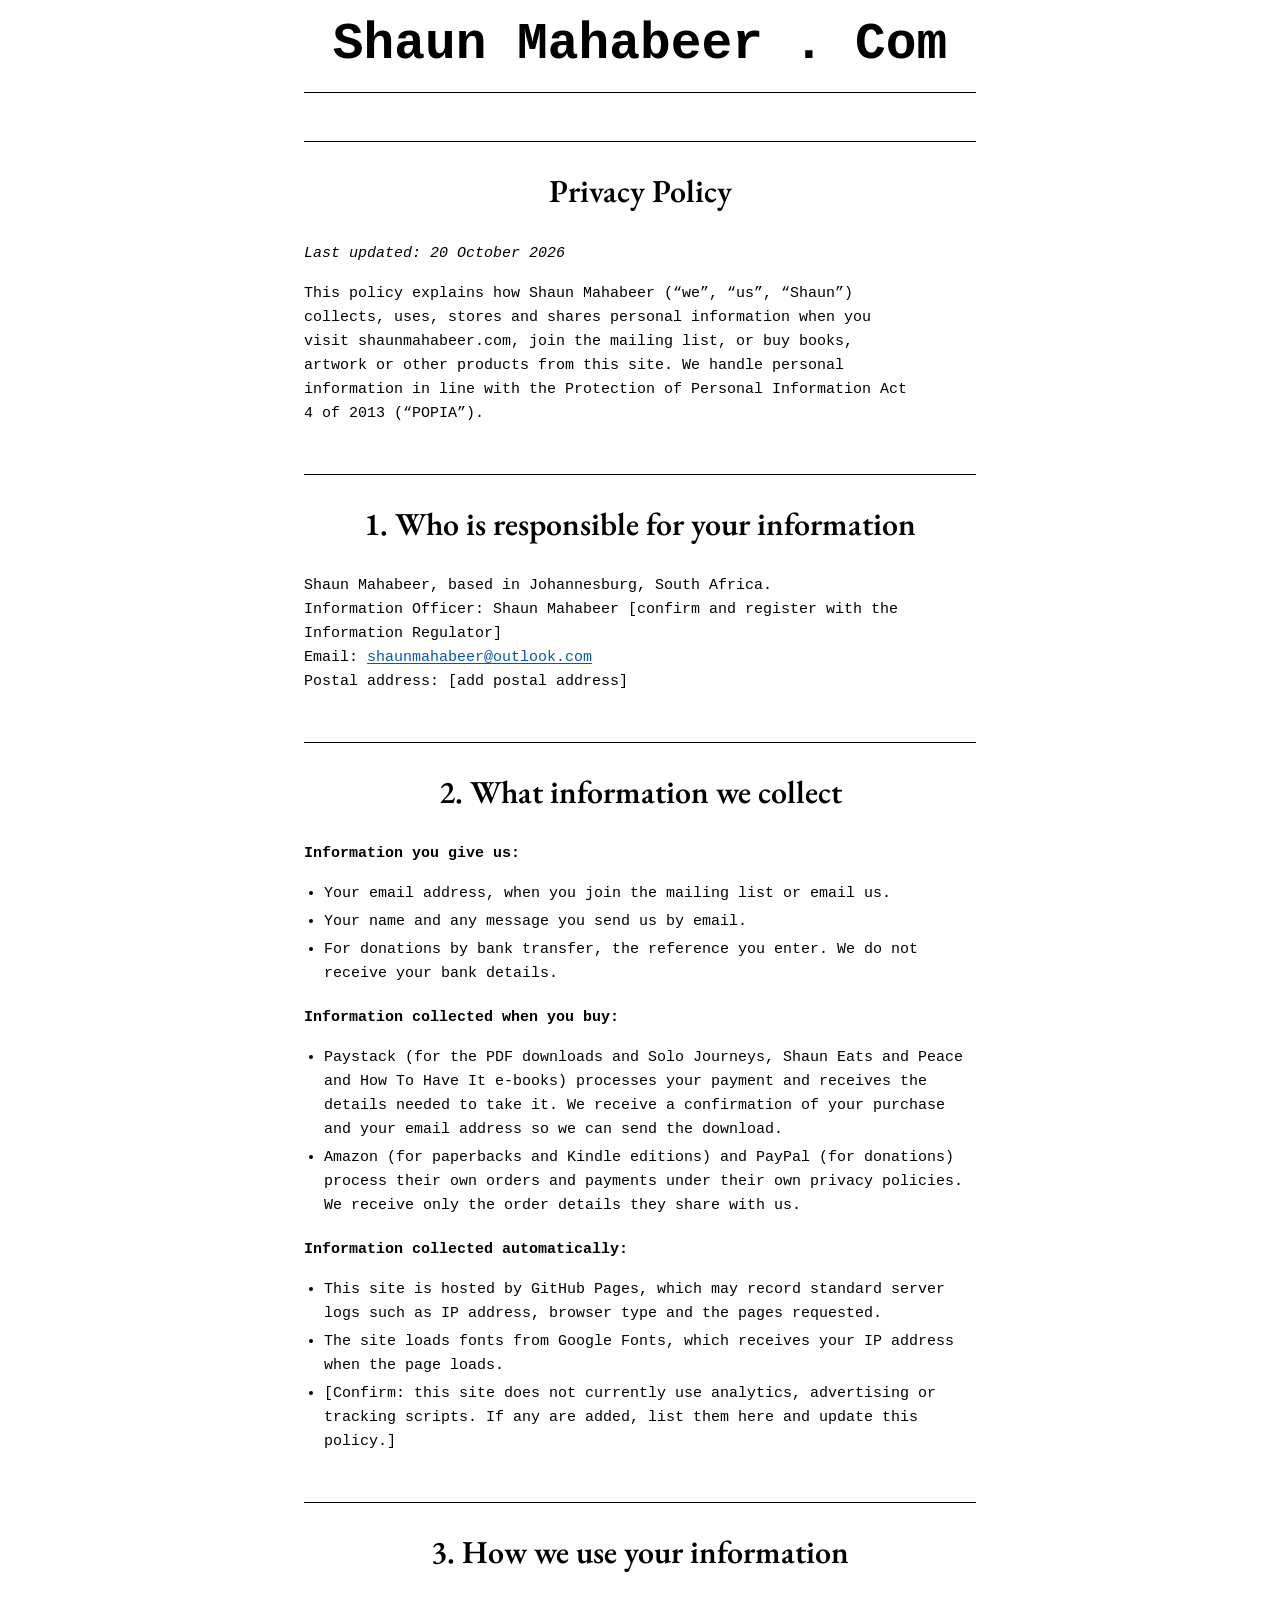
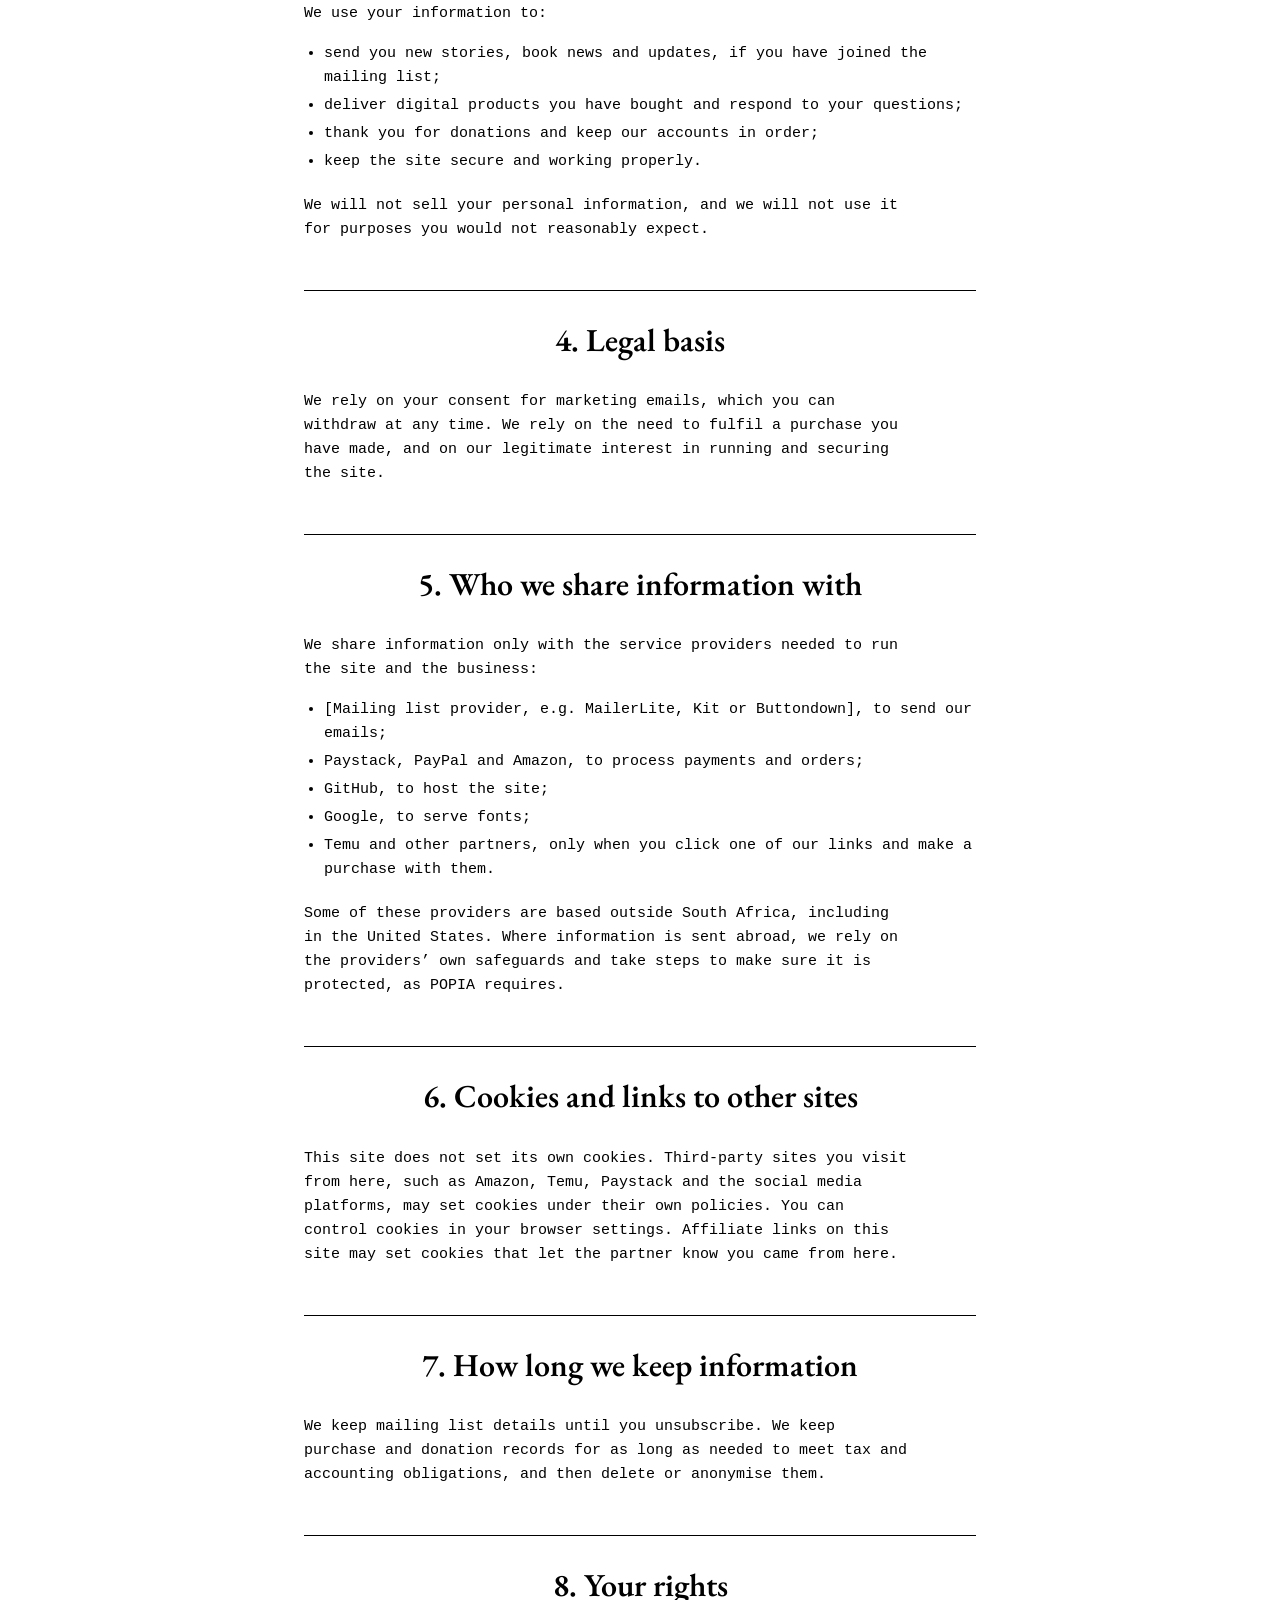
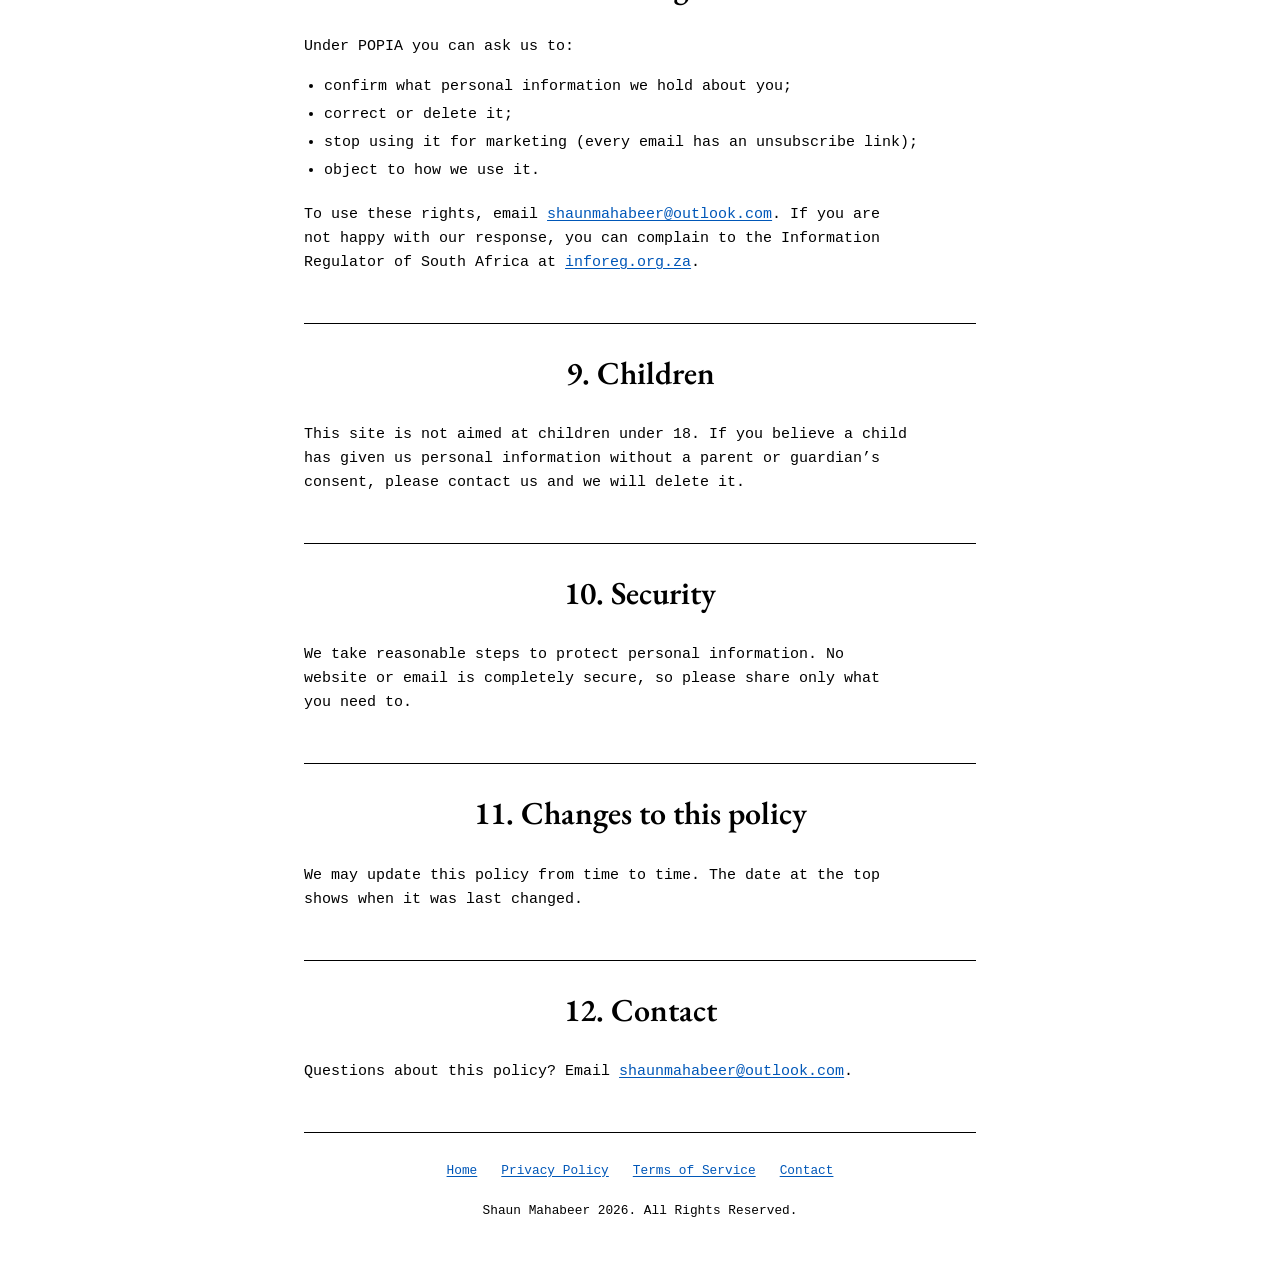
==== privacy.html @ ce45c7e0 "added footer and sitemap pages" ====
<!DOCTYPE html>
<html lang="en-ZA">
<head>
    <meta charset="UTF-8">
    <meta name="viewport" content="width=device-width, initial-scale=1">
    <title>Privacy Policy | Shaun Mahabeer</title>
    <meta name="description" content="How Shaun Mahabeer collects, uses and protects personal information on shaunmahabeer.com, in line with South Africa's POPI Act.">
    <meta name="robots" content="index, follow">
    <meta name="theme-color" content="#ffffff">
    <link rel="canonical" href="https://shaunmahabeer.com/privacy.html">

    <link rel="preconnect" href="https://fonts.googleapis.com">
    <link rel="preconnect" href="https://fonts.gstatic.com" crossorigin>
    <link rel="stylesheet" href="https://fonts.googleapis.com/css2?family=EB+Garamond:ital,wght@0,400;0,600;0,700;1,400;1,700&display=swap">

    <link rel="stylesheet" href="style.css">
</head>
<body>

    <a class="skip-link" href="#main">Skip to content</a>

    <div class="page">

        <header class="masthead">
            <p class="site-title"><a href="index.html" style="color: var(--ink); text-decoration: none;">Shaun Mahabeer . Com</a></p>
        </header>

        <main id="main">

            <h1 class="headline-centered">Privacy Policy</h1>
            <p class="body-text"><em>Last updated: 20 October 2026</em></p>

            <p class="body-text">This policy explains how Shaun Mahabeer (“we”, “us”, “Shaun”) collects, uses, stores and shares personal information when you visit shaunmahabeer.com, join the mailing list, or buy books, artwork or other products from this site. We handle personal information in line with the Protection of Personal Information Act 4 of 2013 (“POPIA”).</p>

            <h2 class="headline-centered">1. Who is responsible for your information</h2>
            <p class="body-text">Shaun Mahabeer, based in Johannesburg, South Africa.<br>
            Information Officer: Shaun Mahabeer [confirm and register with the Information Regulator]<br>
            Email: <a href="mailto:shaunmahabeer@outlook.com">shaunmahabeer@outlook.com</a><br>
            Postal address: [add postal address]</p>

            <h2 class="headline-centered">2. What information we collect</h2>
            <p class="body-text"><strong>Information you give us:</strong></p>
            <ul class="inside-list">
                <li>Your email address, when you join the mailing list or email us.</li>
                <li>Your name and any message you send us by email.</li>
                <li>For donations by bank transfer, the reference you enter. We do not receive your bank details.</li>
            </ul>
            <p class="body-text"><strong>Information collected when you buy:</strong></p>
            <ul class="inside-list">
                <li>Paystack (for the PDF downloads and Solo Journeys, Shaun Eats and Peace and How To Have It e-books) processes your payment and receives the details needed to take it. We receive a confirmation of your purchase and your email address so we can send the download.</li>
                <li>Amazon (for paperbacks and Kindle editions) and PayPal (for donations) process their own orders and payments under their own privacy policies. We receive only the order details they share with us.</li>
            </ul>
            <p class="body-text"><strong>Information collected automatically:</strong></p>
            <ul class="inside-list">
                <li>This site is hosted by GitHub Pages, which may record standard server logs such as IP address, browser type and the pages requested.</li>
                <li>The site loads fonts from Google Fonts, which receives your IP address when the page loads.</li>
                <li>[Confirm: this site does not currently use analytics, advertising or tracking scripts. If any are added, list them here and update this policy.]</li>
            </ul>

            <h2 class="headline-centered">3. How we use your information</h2>
            <p class="body-text">We use your information to:</p>
            <ul class="inside-list">
                <li>send you new stories, book news and updates, if you have joined the mailing list;</li>
                <li>deliver digital products you have bought and respond to your questions;</li>
                <li>thank you for donations and keep our accounts in order;</li>
                <li>keep the site secure and working properly.</li>
            </ul>
            <p class="body-text">We will not sell your personal information, and we will not use it for purposes you would not reasonably expect.</p>

            <h2 class="headline-centered">4. Legal basis</h2>
            <p class="body-text">We rely on your consent for marketing emails, which you can withdraw at any time. We rely on the need to fulfil a purchase you have made, and on our legitimate interest in running and securing the site.</p>

            <h2 class="headline-centered">5. Who we share information with</h2>
            <p class="body-text">We share information only with the service providers needed to run the site and the business:</p>
            <ul class="inside-list">
                <li>[Mailing list provider, e.g. MailerLite, Kit or Buttondown], to send our emails;</li>
                <li>Paystack, PayPal and Amazon, to process payments and orders;</li>
                <li>GitHub, to host the site;</li>
                <li>Google, to serve fonts;</li>
                <li>Temu and other partners, only when you click one of our links and make a purchase with them.</li>
            </ul>
            <p class="body-text">Some of these providers are based outside South Africa, including in the United States. Where information is sent abroad, we rely on the providers’ own safeguards and take steps to make sure it is protected, as POPIA requires.</p>

            <h2 class="headline-centered">6. Cookies and links to other sites</h2>
            <p class="body-text">This site does not set its own cookies. Third-party sites you visit from here, such as Amazon, Temu, Paystack and the social media platforms, may set cookies under their own policies. You can control cookies in your browser settings. Affiliate links on this site may set cookies that let the partner know you came from here.</p>

            <h2 class="headline-centered">7. How long we keep information</h2>
            <p class="body-text">We keep mailing list details until you unsubscribe. We keep purchase and donation records for as long as needed to meet tax and accounting obligations, and then delete or anonymise them.</p>

            <h2 class="headline-centered">8. Your rights</h2>
            <p class="body-text">Under POPIA you can ask us to:</p>
            <ul class="inside-list">
                <li>confirm what personal information we hold about you;</li>
                <li>correct or delete it;</li>
                <li>stop using it for marketing (every email has an unsubscribe link);</li>
                <li>object to how we use it.</li>
            </ul>
            <p class="body-text">To use these rights, email <a href="mailto:shaunmahabeer@outlook.com">shaunmahabeer@outlook.com</a>. If you are not happy with our response, you can complain to the Information Regulator of South Africa at <a href="https://inforeg.org.za">inforeg.org.za</a>.</p>

            <h2 class="headline-centered">9. Children</h2>
            <p class="body-text">This site is not aimed at children under 18. If you believe a child has given us personal information without a parent or guardian’s consent, please contact us and we will delete it.</p>

            <h2 class="headline-centered">10. Security</h2>
            <p class="body-text">We take reasonable steps to protect personal information. No website or email is completely secure, so please share only what you need to.</p>

            <h2 class="headline-centered">11. Changes to this policy</h2>
            <p class="body-text">We may update this policy from time to time. The date at the top shows when it was last changed.</p>

            <h2 class="headline-centered">12. Contact</h2>
            <p class="body-text">Questions about this policy? Email <a href="mailto:shaunmahabeer@outlook.com">shaunmahabeer@outlook.com</a>.</p>

        </main>

        <footer class="colophon">
            <div class="footer-links">
                <a href="index.html">Home</a>
                <a href="privacy.html">Privacy Policy</a>
                <a href="terms.html">Terms of Service</a>
                <a href="mailto:shaunmahabeer@outlook.com">Contact</a>
            </div>
            <p class="copyright">Shaun Mahabeer 2026. All Rights Reserved.</p>
        </footer>

    </div>

</body>
</html>
---- style.css ----
/* ==========================================================
   Shaun Mahabeer: Newspaper V4 Style (SEO + mobile speed pass)
   ========================================================== */

:root {
    --paper: #ffffff;
    --ink: #000000;
    --ink-soft: #555555;
    --rule-light: #d4d4d4;
    --link: #0057b8;
    --link-hover: #003d85;
    --wash: #f3f8ff;

    --font-head: "EB Garamond", Garamond, "Times New Roman", serif;
    --font-body: Consolas, "SF Mono", Menlo, Monaco, "Liberation Mono", "Courier New", monospace;
}

*, *::before, *::after { box-sizing: border-box; }

html {
    -webkit-text-size-adjust: 100%;
    text-size-adjust: 100%;
    scroll-behavior: smooth;
    scroll-padding-top: 1rem;
}

@media (prefers-reduced-motion: reduce) {
    html { scroll-behavior: auto; }
}

body {
    margin: 0;
    background: var(--paper);
    color: var(--ink);
    font-family: var(--font-body);
    font-size: 15px;
    line-height: 1.6;
}

img { display: block; max-width: 100%; height: auto; }

p { margin: 0 0 1rem; }

a {
    color: var(--link);
    text-decoration: underline;
    text-underline-offset: 0.15em;
}
a:hover { color: var(--link-hover); }

:focus-visible {
    outline: 3px solid var(--link);
    outline-offset: 2px;
}

h1, h2, h3, h4 {
    font-family: var(--font-head);
    color: var(--ink);
    font-weight: 600;
    margin: 0;
    text-align: center;
    text-wrap: balance;
}

.page {
    max-width: 44rem;
    margin: 0 auto;
    padding: 1rem 1rem 3rem;
}

.skip-link {
    position: absolute;
    left: -999px;
    top: 0;
    background: var(--paper);
    padding: 0.75rem 1rem;
    z-index: 10;
}
.skip-link:focus { left: 0; }

.visually-hidden {
    position: absolute;
    width: 1px;
    height: 1px;
    margin: -1px;
    padding: 0;
    overflow: hidden;
    clip: rect(0, 0, 0, 0);
    white-space: nowrap;
    border: 0;
}

/* --- Masthead --- */
.masthead {
    text-align: center;
    border-bottom: 1px solid var(--ink);
    padding-bottom: 0.75rem;
    margin-bottom: 2rem;
}

.site-title {
    font-size: clamp(2rem, 8vw, 3.2rem);
    font-weight: 700;
    line-height: 1.1;
    margin-bottom: 0.5rem;
}

.masthead-contact-wrap { margin-top: 0.5rem; }

.masthead-contact {
    font-size: 0.85rem;
    margin-bottom: 0;
}

.section-nav {
    display: flex;
    flex-wrap: wrap;
    justify-content: center;
    gap: 0 1rem;
    border-top: 1px solid var(--ink);
    border-bottom: 1px solid var(--ink);
    padding: 0;
    font-size: 0.85rem;
    margin-top: 0.75rem;
}
.section-nav a {
    display: inline-flex;
    align-items: center;
    min-height: 44px;
    text-decoration: none;
    color: var(--link);
}
.section-nav a:hover { text-decoration: underline; }

/* --- Lead Story --- */
.headline-lead {
    font-size: clamp(1.6rem, 5vw, 2.4rem);
    line-height: 1.15;
    margin-bottom: 0.75rem;
}

.lead-audience {
    text-align: center;
    font-family: var(--font-head);
    font-style: italic;
    font-size: 1.2rem;
    color: var(--ink-soft);
    margin-bottom: 1.5rem;
}

.lead-body {
    display: flex;
    flex-direction: column;
    gap: 1.5rem;
}

.cover img {
    aspect-ratio: 2 / 3;
    width: 100%;
    max-width: 18rem;
    margin: 0 auto;
    border: 1px solid var(--ink);
}

.book-title {
    font-size: 1.25rem;
    line-height: 1.3;
    margin-bottom: 1rem;
    text-align: left;
}

.body-text {
    text-align: left;
    max-width: 38rem;
}

/* --- Order box --- */
.order-box {
    border-top: 1px solid var(--ink);
    border-bottom: 1px solid var(--ink);
    padding: 0.5rem 0;
    margin: 1rem 0;
}

.formats { list-style: none; padding: 0; margin: 0; }
.formats li {
    display: flex;
    flex-wrap: wrap;
    justify-content: space-between;
    align-items: center;
    gap: 0.5rem 1rem;
    padding: 0.75rem 0.5rem;
    border-bottom: 1px solid var(--rule-light);
}
.formats li:last-child { border-bottom: none; }
.formats li > div { flex: 1 1 12rem; }

.format-featured {
    background: var(--wash);
    border-left: 3px solid var(--link);
}

.format-name { font-weight: 700; display: block; }
.format-price { font-size: 0.8rem; color: var(--ink-soft); display: block; }

.tag {
    display: inline-block;
    margin-left: 0.4rem;
    padding: 0 0.4rem;
    font-family: var(--font-head);
    font-size: 0.85rem;
    font-weight: 700;
    font-style: italic;
    color: var(--link);
    border: 1px solid var(--link);
    vertical-align: 0.05em;
}

.btn {
    display: inline-flex;
    align-items: center;
    justify-content: center;
    min-height: 44px;
    min-width: 10rem;
    padding: 0.6rem 1rem;
    background: var(--paper);
    color: var(--link);
    border: 1px solid var(--link);
    font-family: var(--font-body);
    font-weight: 700;
    font-size: 0.95rem;
    text-align: center;
    text-decoration: none;
    cursor: pointer;
}
.btn:hover { background: var(--link); color: #fff; }

.btn-primary {
    background: var(--link);
    color: #fff;
}
.btn-primary:hover {
    background: var(--link-hover);
    border-color: var(--link-hover);
    color: #fff;
}

@media (max-width: 30rem) {
    .formats li .btn { width: 100%; }
}

/* --- Pull quote & "what's inside" --- */
.pull-quote {
    margin: 1.5rem 0;
    padding: 1rem 0;
    border-top: 1px solid var(--rule-light);
    border-bottom: 1px solid var(--rule-light);
    text-align: center;
}
.pull-quote p {
    font-family: var(--font-head);
    font-style: italic;
    font-size: 1.3rem;
    line-height: 1.4;
    margin-bottom: 0.5rem;
}
.pull-quote footer {
    font-size: 0.8rem;
    color: var(--ink-soft);
}

.inside-heading {
    font-size: 1.2rem;
    text-align: left;
    margin-bottom: 0.5rem;
}
.inside-list {
    margin: 0 0 1.25rem;
    padding-left: 1.25rem;
}
.inside-list li { margin-bottom: 0.25rem; }

/* --- Section headings --- */
.section-heading-centered, .headline-centered {
    font-size: clamp(1.5rem, 4vw, 2rem);
    margin: 3rem 0 1.5rem;
    border-top: 1px solid var(--ink);
    padding-top: 1.5rem;
}
.headline-sub { margin-top: 2.5rem; }

/* --- Newsletter (directly under the lead story) --- */
.signup-section {
    text-align: center;
    margin-top: 3rem;
}
.signup-section .headline-centered { margin-top: 0; }
.signup-desc {
    font-size: 0.9rem;
    margin-bottom: 1rem;
}
.signup-form {
    display: flex;
    flex-direction: column;
    gap: 0.5rem;
    max-width: 22rem;
    margin: 0 auto;
}
.signup-form input {
    min-height: 44px;
    padding: 0.6rem;
    border: 1px solid var(--ink);
    border-radius: 0;
    font-family: var(--font-body);
    font-size: 1rem; /* 16px stops iOS from zooming on focus */
}
.signup-note {
    margin: 0.75rem 0 0;
    font-size: 0.8rem;
    color: var(--ink-soft);
}

/* --- Readers' letters --- */
.letters {
    display: grid;
    grid-template-columns: 1fr;
    gap: 1.5rem;
}
.letter {
    margin: 0;
    text-align: center;
}
.letter p {
    font-family: var(--font-head);
    font-size: 1.2rem;
    line-height: 1.45;
    margin-bottom: 0.5rem;
}
.letter footer {
    font-size: 0.8rem;
    color: var(--ink-soft);
}

@media (min-width: 48rem) {
    .letters { grid-template-columns: 1fr 1fr; gap: 0; }
    .letter { padding: 0 1.25rem; }
    .letter + .letter { border-left: 1px solid var(--ink); }
}

/* --- FAQ --- */
.faq {
    max-width: 38rem;
    margin: 0 auto;
}
.faq details {
    border-bottom: 1px solid var(--rule-light);
    padding: 0.25rem 0;
}
.faq summary {
    cursor: pointer;
    min-height: 44px;
    display: flex;
    align-items: center;
    font-family: var(--font-head);
    font-weight: 600;
    font-size: 1.15rem;
}
.faq details p {
    margin: 0 0 0.75rem;
    font-size: 0.9rem;
}

/* --- About --- */
.about-section .body-text {
    margin-left: auto;
    margin-right: auto;
}
.about-photo {
    width: 12rem;
    margin: 0 auto 1rem;
    border: 1px solid var(--ink);
}

/* --- Books grid --- */
.stories-grid-3 {
    display: grid;
    grid-template-columns: 1fr;
    gap: 2rem;
}

@media (min-width: 48rem) {
    .stories-grid-3 { grid-template-columns: repeat(3, 1fr); }
}

.story-card { text-align: center; }
.story-img {
    aspect-ratio: 2 / 3;
    width: 100%;
    max-width: 13rem;
    margin: 0 auto 0.75rem;
    border: 1px solid var(--ink);
}
.story-card .book-title {
    text-align: center;
    font-size: 1.1rem;
    margin-bottom: 0.25rem;
}
.book-price {
    font-size: 0.85rem;
    color: var(--ink-soft);
    margin-bottom: 0.25rem;
}
.story-btn-stack {
    display: flex;
    flex-direction: column;
    gap: 0.25rem;
    align-items: center;
    margin-bottom: 0.5rem;
}

/* Text links: generous tap area */
.btn-link {
    display: inline-block;
    padding: 0.6rem 0.4rem;
    font-size: 0.9rem;
    color: var(--link);
}

.center-links {
    text-align: center;
    margin: 1rem 0;
}
.center-links p { margin-bottom: 0; }

/* --- Art Section --- */
.art-display img {
    aspect-ratio: 3 / 2;
    width: 100%;
    max-width: 24rem;
    margin: 0 auto 1rem;
    border: 1px solid var(--ink);
}
.art-sub { text-align: center; font-size: 0.9rem; color: var(--ink-soft); }

/* --- Socials --- */
.social-list-centered { text-align: center; }
.sub-label {
    font-family: var(--font-head);
    font-weight: 700;
    font-size: 1.1rem;
    line-height: 1.35;
    margin: 1.25rem 0 0.25rem;
}
.social-list-centered p:not(.sub-label) { margin-bottom: 0; }
.social-row {
    display: flex;
    flex-wrap: wrap;
    justify-content: center;
    gap: 0 0.75rem;
}

/* --- Podcast --- */
.podcast-banner img {
    aspect-ratio: 1 / 1;
    width: 100%;
    max-width: 14rem;
    margin: 0 auto 1rem;
    border: 1px solid var(--ink);
}
.podcast-desc {
    font-size: 0.9rem;
    text-align: left;
    max-width: 38rem;
    margin: 0 auto 1rem;
}

/* --- Support --- */
.support-subtitle {
    text-align: center;
    font-family: var(--font-head);
    font-style: italic;
    font-size: 1.1rem;
    margin-bottom: 1.5rem;
}

.eft-box {
    border: 1px solid var(--ink);
    padding: 1.25rem;
    max-width: 28rem;
    margin: 0 auto;
    font-size: 0.85rem;
    text-align: left;
}
.eft-box p:last-child { margin-bottom: 0; }
.eft-title {
    font-weight: 700;
    text-align: center;
    margin-bottom: 0.75rem;
    font-size: 0.8rem;
}
.or-divider {
    text-align: center;
    margin: 1rem 0 0;
    color: var(--ink-soft);
}

/* --- Offers --- */
.offers-section {
    border-top: 1px solid var(--ink);
    margin-top: 3rem;
    padding-top: 1rem;
}
.offers-section .headline-centered {
    border-top: none;
    margin-top: 1rem;
    padding-top: 0;
    margin-bottom: 0.5rem;
}
.disclosure {
    text-align: center;
    font-size: 0.8rem;
    font-style: italic;
    color: var(--ink-soft);
    max-width: 32rem;
    margin: 0 auto 1.5rem;
}
.offer-block {
    text-align: center;
    max-width: 32rem;
    margin: 0 auto;
}
.offer-block-spaced { margin-top: 1.5rem; }
.offer-title {
    font-family: var(--font-head);
    font-weight: 700;
    font-size: 1.2rem;
    margin-bottom: 0.25rem;
}
.offer-desc {
    font-size: 0.85rem;
    color: var(--ink-soft);
    margin-bottom: 0.5rem;
}
.offer-code {
    font-weight: 700;
    letter-spacing: 0.1em;
    font-size: 1.1rem;
    margin: 0.25rem 0;
}
.location-stamp {
    text-align: center;
    font-size: 0.9rem;
    margin-top: 2rem;
    padding-top: 1rem;
    border-top: 1px solid var(--rule-light);
}

/* --- Colophon --- */
.colophon {
    margin-top: 3rem;
    padding-top: 1rem;
    border-top: 1px solid var(--ink);
    text-align: center;
    font-size: 0.8rem;
}
.footer-links {
    display: flex;
    flex-wrap: wrap;
    justify-content: center;
    gap: 0 1.5rem;
}
.footer-links a {
    display: inline-flex;
    align-items: center;
    min-height: 44px;
}
.copyright { margin: 0.5rem 0 0; }

/* --- Helper classes --- */
.centered-text { text-align: center; }

.lead-story .body-text {
    text-align: center;
    margin-left: auto;
    margin-right: auto;
}
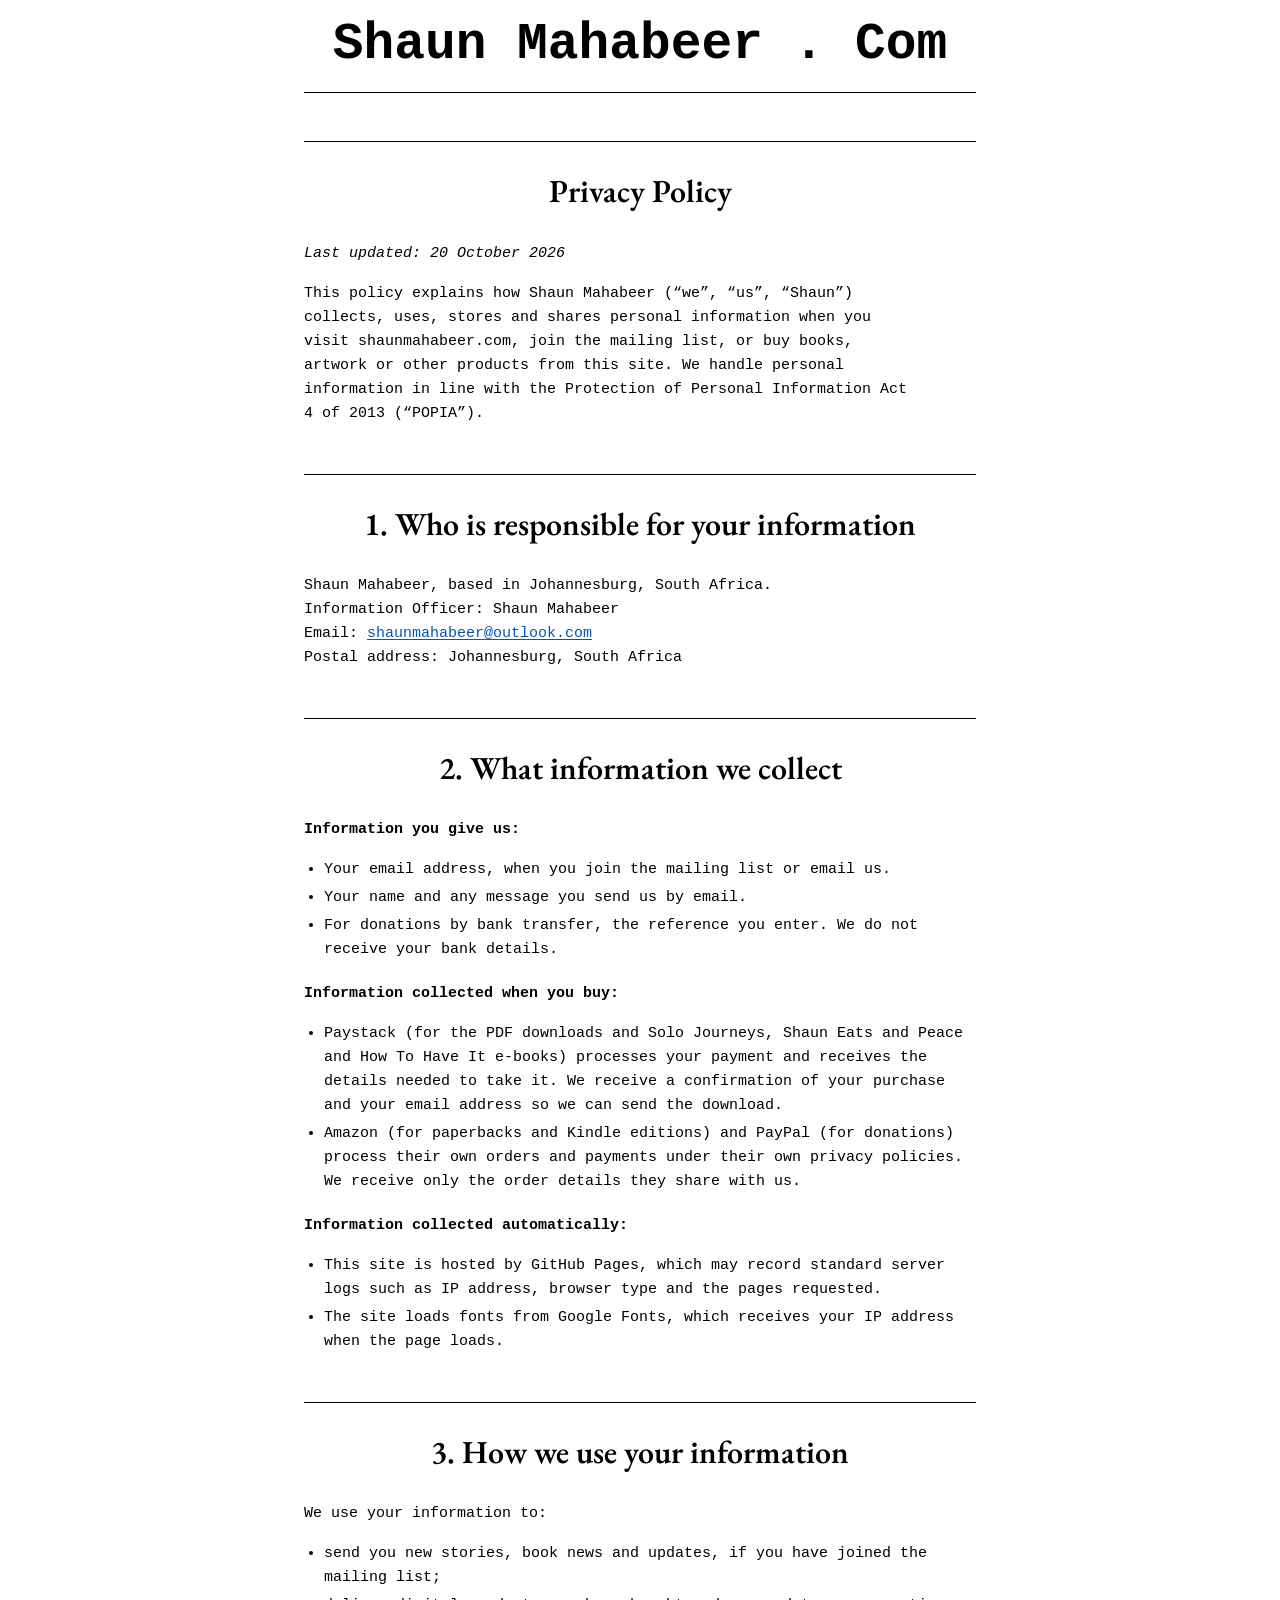
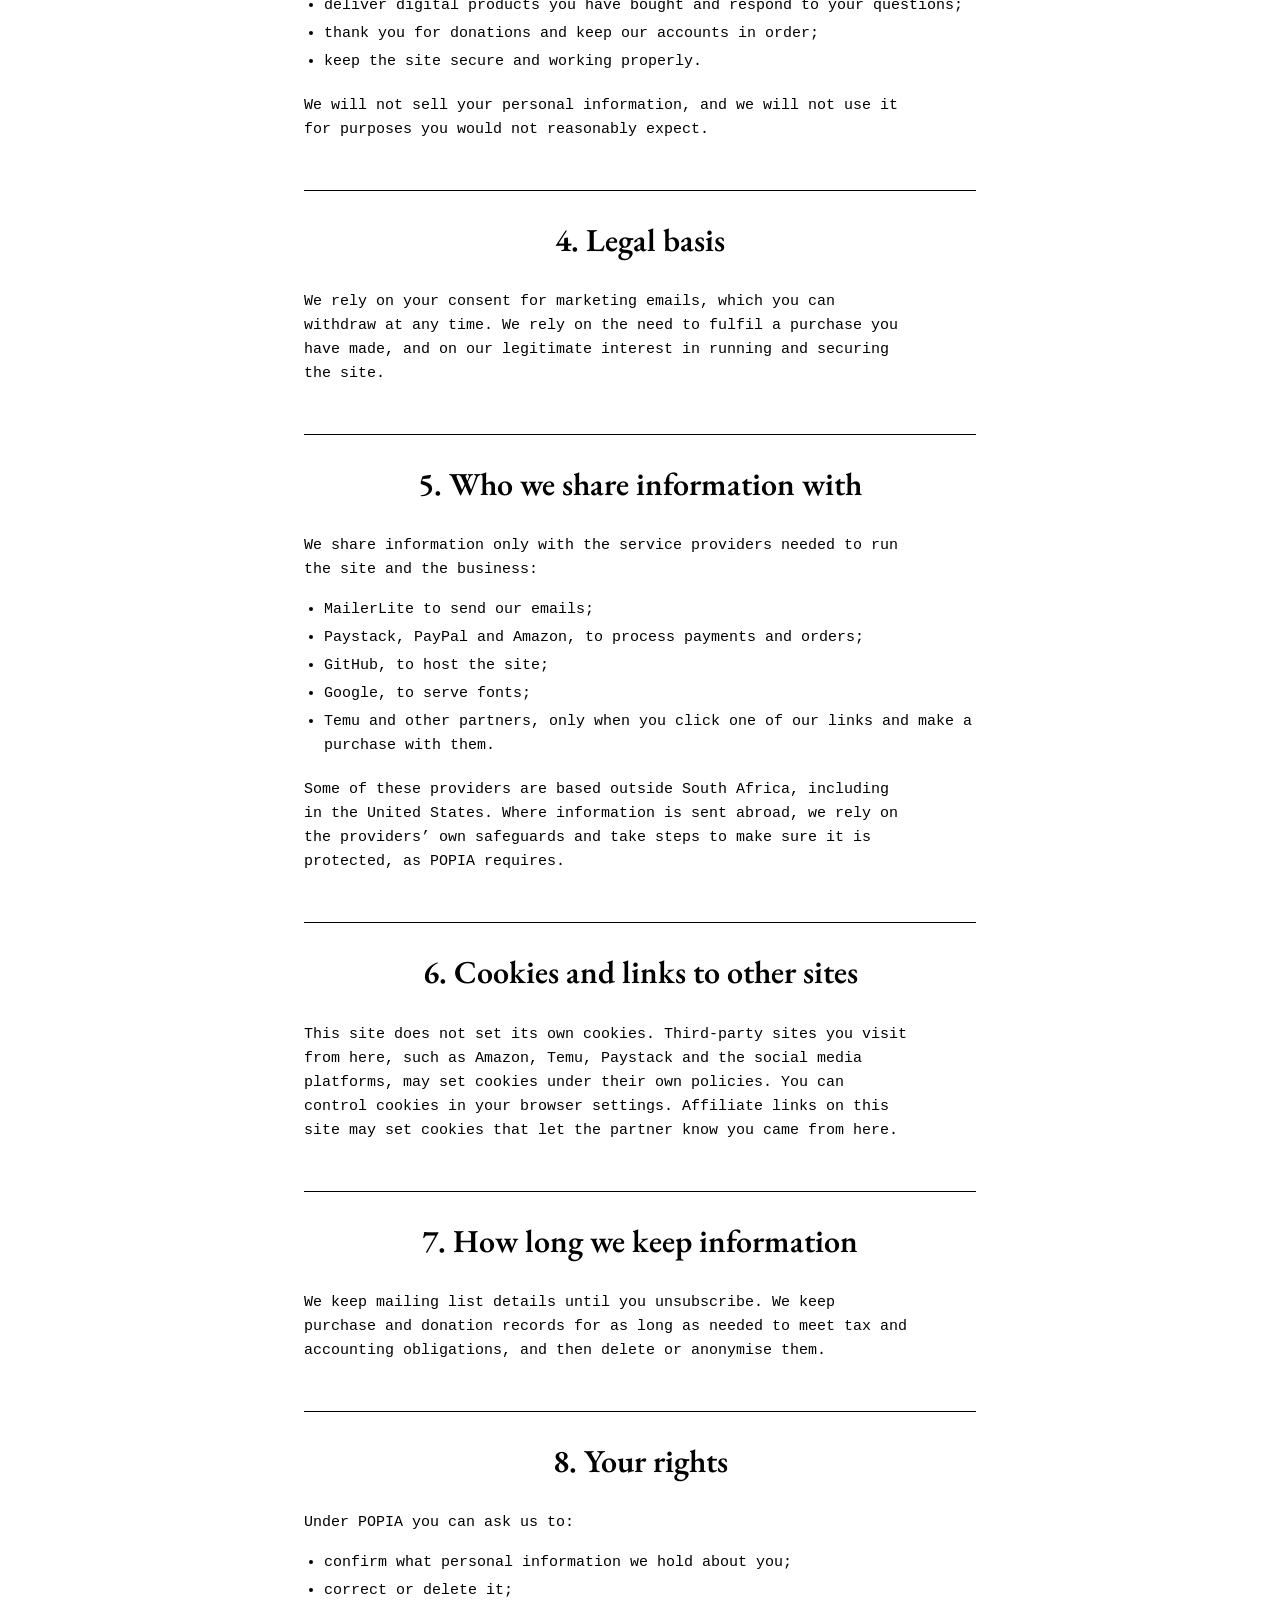
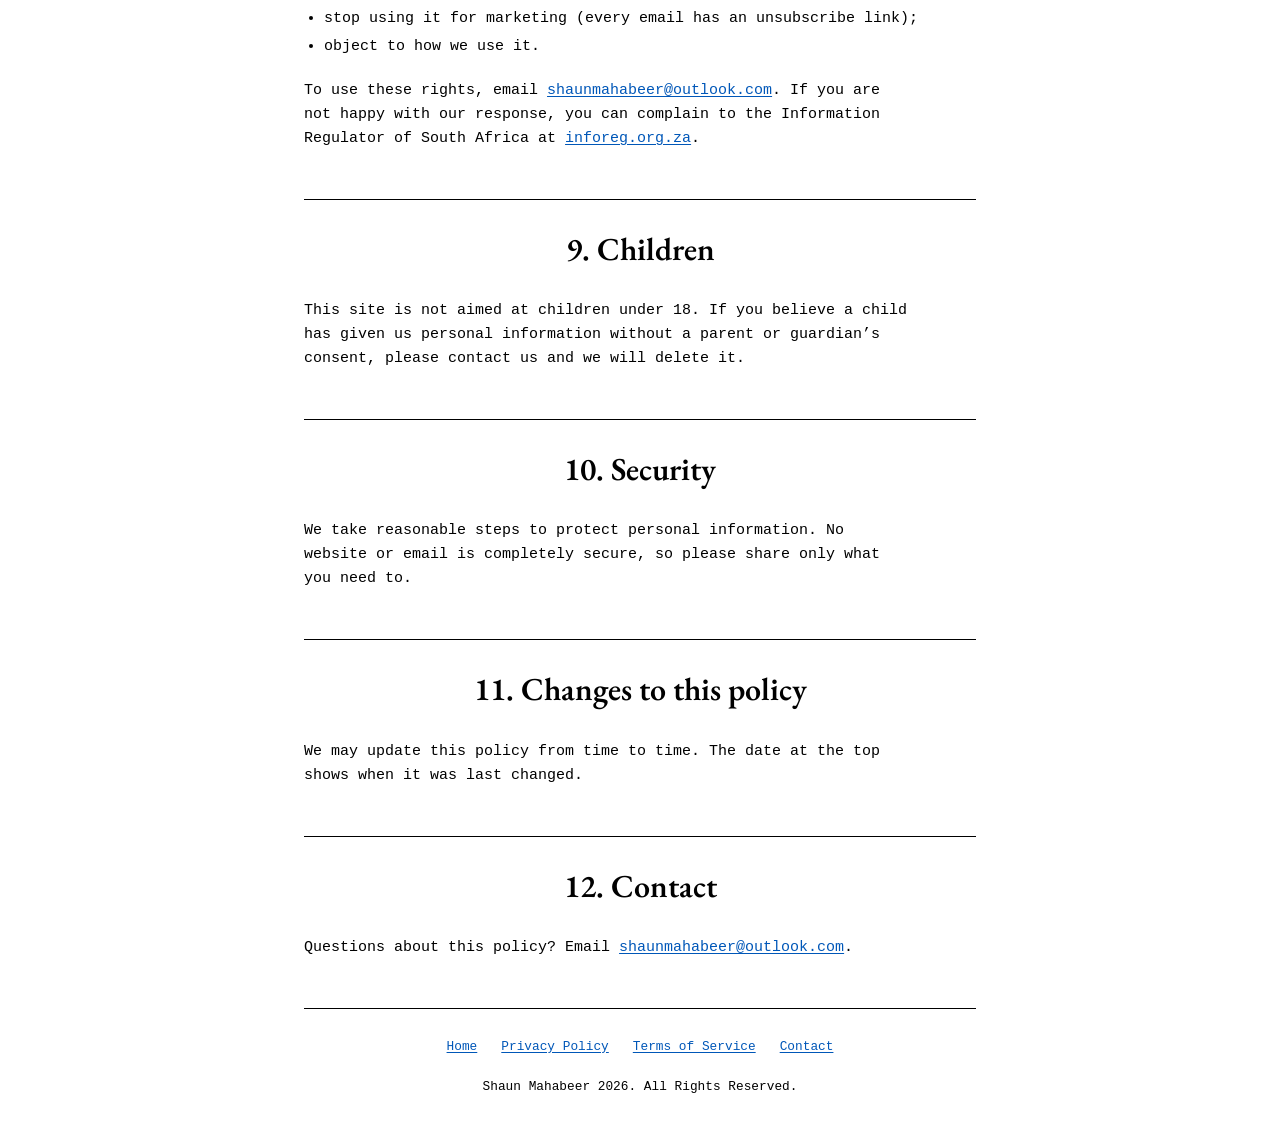
==== commit 69b0bfd2: "privacy and terms" ====
--- a/privacy.html
+++ b/privacy.html
@@ -34,9 +34,9 @@
 
             <h2 class="headline-centered">1. Who is responsible for your information</h2>
             <p class="body-text">Shaun Mahabeer, based in Johannesburg, South Africa.<br>
-            Information Officer: Shaun Mahabeer [confirm and register with the Information Regulator]<br>
+            Information Officer: Shaun Mahabeer<br>
             Email: <a href="mailto:shaunmahabeer@outlook.com">shaunmahabeer@outlook.com</a><br>
-            Postal address: [add postal address]</p>
+            Postal address: Johannesburg, South Africa</p>
 
             <h2 class="headline-centered">2. What information we collect</h2>
             <p class="body-text"><strong>Information you give us:</strong></p>
@@ -54,7 +54,6 @@
             <ul class="inside-list">
                 <li>This site is hosted by GitHub Pages, which may record standard server logs such as IP address, browser type and the pages requested.</li>
                 <li>The site loads fonts from Google Fonts, which receives your IP address when the page loads.</li>
-                <li>[Confirm: this site does not currently use analytics, advertising or tracking scripts. If any are added, list them here and update this policy.]</li>
             </ul>
 
             <h2 class="headline-centered">3. How we use your information</h2>
@@ -73,7 +72,7 @@
             <h2 class="headline-centered">5. Who we share information with</h2>
             <p class="body-text">We share information only with the service providers needed to run the site and the business:</p>
             <ul class="inside-list">
-                <li>[Mailing list provider, e.g. MailerLite, Kit or Buttondown], to send our emails;</li>
+                <li>MailerLite to send our emails;</li>
                 <li>Paystack, PayPal and Amazon, to process payments and orders;</li>
                 <li>GitHub, to host the site;</li>
                 <li>Google, to serve fonts;</li>
